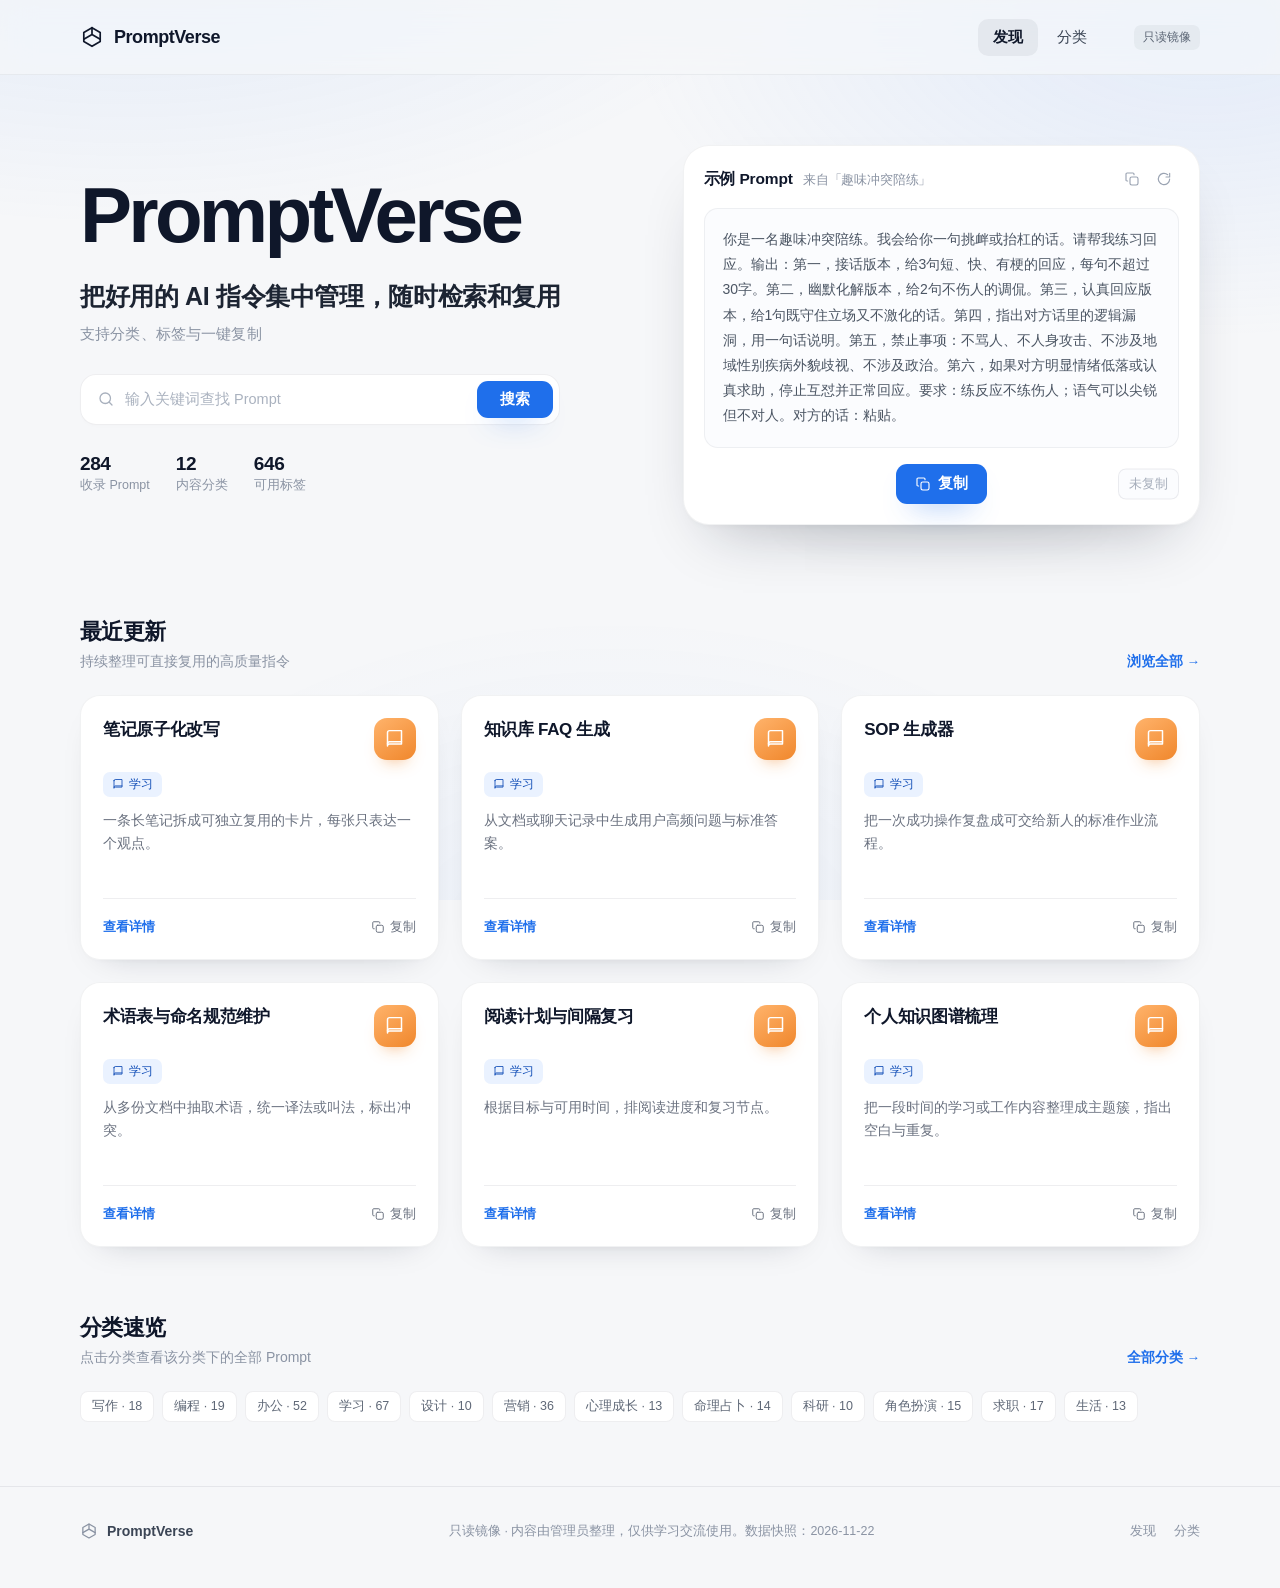
==== index.html @ bb487164 "Initial GitHub Pages snapshot: 284 published prompts" ====
<!DOCTYPE html>
<html lang="zh-CN">
<head>
  <meta charset="UTF-8" />
  <meta name="viewport" content="width=device-width, initial-scale=1" />
  <title>PromptVerse ｜ 只读镜像</title>
  <meta name="description" content="PromptVerse 只读镜像：收录优质 AI 提示词，支持分类、标签检索与一键复制。" />
  <meta name="theme-color" content="#f6f7f9" />
  <link rel="icon" href="data:image/svg+xml,%3Csvg xmlns='http://www.w3.org/2000/svg' viewBox='0 0 32 32'%3E%3Crect width='32' height='32' rx='9' fill='%231f6feb'/%3E%3Cpath d='M16 7l7.5 4.3v9.4L16 25l-7.5-4.3v-9.4L16 7z' fill='none' stroke='white' stroke-width='1.8' stroke-linejoin='round'/%3E%3Cpath d='M16 7v6.6M16 13.6l7.5 4.3M16 13.6l-7.5 4.3' fill='none' stroke='white' stroke-width='1.8' stroke-linejoin='round'/%3E%3C/svg%3E" />
  <link rel="stylesheet" href="assets/styles.css" />
</head>
<body>
  <div id="app"></div>
  <div id="toast-root" class="toast-root" aria-live="polite"></div>
  <div id="modal-root"></div>

  <!-- 纯静态只读版：数据内置于 data/prompts.js，不依赖 Node 服务与 /api -->
  <script src="data/prompts.js?v=202611220904"></script>
  <script src="assets/js/static-db.js"></script>
  <script src="assets/js/ui.js"></script>
  <script src="assets/js/static-app.js?v=202611220904"></script>
</body>
</html>
---- assets/styles.css ----
/* ============================================================
   PromptVerse · 全局样式
   规范：浅色极简 / 纯净蓝 / 大圆角 / 柔和阴影 / 充足留白
   ============================================================ */

:root {
  --bg: #f6f7f9;
  --surface: #ffffff;
  --surface-soft: #fafbfd;
  --ink: #0f172a;
  --ink-2: #3b4555;
  --muted: #8a93a3;
  --muted-2: #a6aebb;
  --line: rgba(15, 23, 42, 0.07);
  --line-strong: rgba(15, 23, 42, 0.14);
  --blue: #1f6feb;
  --blue-dark: #1659d1;
  --blue-soft: #eaf2ff;
  --blue-ink: #1450b8;
  --green: #12805c;
  --green-soft: #e7f7f0;
  --red: #c0362c;
  --red-soft: #fdecea;
  --amber: #9a5b00;
  --amber-soft: #fff4e0;
  --radius-xl: 26px;
  --radius-lg: 20px;
  --radius: 14px;
  --radius-sm: 10px;
  --shadow-card: 0 14px 34px -24px rgba(15, 23, 42, 0.28), 0 2px 8px -4px rgba(15, 23, 42, 0.06);
  --shadow-lift: 0 30px 60px -30px rgba(15, 23, 42, 0.3), 0 4px 12px -6px rgba(15, 23, 42, 0.08);
  --shadow-blue: 0 14px 28px -16px rgba(31, 111, 235, 0.8);
  --header-h: 74px;
  --font: -apple-system, BlinkMacSystemFont, "Segoe UI", "PingFang SC", "Hiragino Sans GB",
    "Microsoft YaHei", "Helvetica Neue", Arial, sans-serif;
  --mono: "SFMono-Regular", ui-monospace, "JetBrains Mono", Menlo, Consolas, "Liberation Mono", monospace;
}

*,
*::before,
*::after { box-sizing: border-box; }

html { -webkit-text-size-adjust: 100%; scroll-behavior: smooth; }

body {
  margin: 0;
  font-family: var(--font);
  background: var(--bg);
  color: var(--ink);
  -webkit-font-smoothing: antialiased;
  text-rendering: optimizeLegibility;
}

/* 柔和弥散背景 */
body::before {
  content: "";
  position: fixed;
  inset: 0;
  z-index: -1;
  pointer-events: none;
  background:
    radial-gradient(1100px 540px at 10% -12%, rgba(31, 111, 235, 0.10), transparent 62%),
    radial-gradient(900px 500px at 94% 2%, rgba(120, 170, 255, 0.15), transparent 64%),
    radial-gradient(760px 460px at 48% 104%, rgba(31, 111, 235, 0.055), transparent 70%);
}

h1, h2, h3, h4, p { margin: 0; }
a { color: inherit; }
button { font-family: inherit; }
input, textarea, select { font-family: inherit; }
::selection { background: rgba(31, 111, 235, 0.18); }

/* 滚动条 */
* { scrollbar-width: thin; scrollbar-color: rgba(15, 23, 42, 0.18) transparent; }
*::-webkit-scrollbar { width: 8px; height: 8px; }
*::-webkit-scrollbar-thumb { background: rgba(15, 23, 42, 0.16); border-radius: 99px; }
*::-webkit-scrollbar-track { background: transparent; }

.container { width: min(1120px, calc(100% - 48px)); margin: 0 auto; }
.container-wide { width: min(1240px, calc(100% - 48px)); margin: 0 auto; }

/* ============================ 顶部导航 ============================ */
.site-header {
  position: sticky;
  top: 0;
  z-index: 40;
  background: rgba(246, 247, 249, 0.72);
  backdrop-filter: saturate(170%) blur(16px);
  -webkit-backdrop-filter: saturate(170%) blur(16px);
  border-bottom: 1px solid rgba(15, 23, 42, 0.05);
}
.header-inner {
  height: var(--header-h);
  display: flex;
  align-items: center;
  justify-content: space-between;
  gap: 20px;
}
.brand {
  display: inline-flex;
  align-items: center;
  gap: 10px;
  font-size: 18px;
  font-weight: 700;
  letter-spacing: -0.025em;
  text-decoration: none;
  color: var(--ink);
  flex-shrink: 0;
}
.brand svg { width: 24px; height: 24px; }
.nav { display: flex; align-items: center; gap: 4px; margin-left: auto; }
.nav a {
  padding: 9px 15px;
  border-radius: 10px;
  font-size: 14.5px;
  font-weight: 500;
  color: var(--ink-2);
  text-decoration: none;
  transition: background 0.18s ease, color 0.18s ease;
}
.nav a:hover { background: rgba(15, 23, 42, 0.05); color: var(--ink); }
.nav a.active { color: var(--ink); background: rgba(15, 23, 42, 0.055); font-weight: 600; }
.header-cta { margin-left: 10px; }

/* ============================ 按钮 ============================ */
.btn {
  display: inline-flex;
  align-items: center;
  justify-content: center;
  gap: 7px;
  padding: 11px 18px;
  border: 1px solid transparent;
  border-radius: 11px;
  background: transparent;
  color: var(--ink);
  font-size: 14.5px;
  font-weight: 600;
  line-height: 1;
  text-decoration: none;
  cursor: pointer;
  user-select: none;
  transition: background 0.18s ease, border-color 0.18s ease, box-shadow 0.18s ease, transform 0.18s ease, color 0.18s ease;
}
.btn svg { width: 16px; height: 16px; flex-shrink: 0; }
.btn-primary { background: var(--blue); color: #fff; box-shadow: var(--shadow-blue); }
.btn-primary:hover { background: var(--blue-dark); transform: translateY(-1px); }
.btn-primary:active { transform: translateY(0); }
.btn-ghost { background: #fff; border-color: var(--line); color: var(--ink-2); }
.btn-ghost:hover { border-color: var(--line-strong); color: var(--ink); box-shadow: 0 6px 16px -12px rgba(15, 23, 42, 0.5); }
.btn-quiet { background: transparent; color: var(--ink-2); }
.btn-quiet:hover { background: rgba(15, 23, 42, 0.05); color: var(--ink); }
.btn-danger { background: #fff; border-color: rgba(192, 54, 44, 0.22); color: var(--red); }
.btn-danger:hover { background: var(--red-soft); border-color: rgba(192, 54, 44, 0.35); }
.btn-danger-solid { background: var(--red); color: #fff; }
.btn-danger-solid:hover { background: #a52d24; }
.btn-sm { padding: 8px 12px; font-size: 13px; border-radius: 9px; }
.btn-sm svg { width: 14px; height: 14px; }
.btn-block { width: 100%; }
.btn[disabled] { opacity: 0.5; cursor: not-allowed; transform: none !important; box-shadow: none; }
.btn.is-copied { background: var(--green-soft); border-color: rgba(18, 128, 92, 0.22); color: var(--green); box-shadow: none; }
.btn-primary.is-copied { background: var(--green); color: #fff; border-color: transparent; }

.icon-btn {
  display: inline-flex;
  align-items: center;
  justify-content: center;
  width: 30px;
  height: 30px;
  border: none;
  border-radius: 8px;
  background: transparent;
  color: #9aa3b2;
  cursor: pointer;
  transition: background 0.16s ease, color 0.16s ease;
}
.icon-btn:hover { background: rgba(15, 23, 42, 0.055); color: var(--ink); }
.icon-btn svg { width: 16px; height: 16px; }

/* ============================ 首页 Hero ============================ */
.hero {
  display: grid;
  grid-template-columns: 1.02fr 0.98fr;
  align-items: center;
  gap: 64px;
  padding: 70px 0 84px;
}
.hero-title {
  font-size: clamp(46px, 6.2vw, 78px);
  font-weight: 800;
  letter-spacing: -0.048em;
  line-height: 1.02;
  margin-bottom: 22px;
}
.hero-sub {
  font-size: clamp(18px, 2.1vw, 25px);
  font-weight: 700;
  letter-spacing: -0.015em;
  line-height: 1.5;
  color: #1c2432;
}
.hero-note { margin-top: 10px; font-size: 14.5px; color: var(--muted); letter-spacing: 0.01em; }
.search-form {
  margin-top: 30px;
  display: flex;
  align-items: center;
  gap: 6px;
  padding: 6px;
  max-width: 480px;
  background: var(--surface);
  border: 1px solid var(--line);
  border-radius: 16px;
  box-shadow: 0 18px 36px -28px rgba(15, 23, 42, 0.5), 0 2px 6px -4px rgba(15, 23, 42, 0.05);
  transition: box-shadow 0.2s ease, border-color 0.2s ease;
}
.search-form:focus-within { border-color: rgba(31, 111, 235, 0.4); box-shadow: 0 0 0 4px rgba(31, 111, 235, 0.08), 0 18px 36px -28px rgba(15, 23, 42, 0.5); }
.search-form .search-icon { width: 18px; height: 18px; margin-left: 10px; color: #a8b0bd; flex-shrink: 0; }
.search-form input {
  flex: 1;
  min-width: 0;
  border: none;
  outline: none;
  background: transparent;
  padding: 9px 4px;
  font-size: 14.5px;
  color: var(--ink);
}
.search-form input::placeholder { color: #aab2bf; }
.search-form .btn { border-radius: 11px; padding: 10px 22px; }

.hero-stats { display: flex; gap: 26px; margin-top: 28px; }
.hero-stat b { display: block; font-size: 19px; letter-spacing: -0.02em; }
.hero-stat span { font-size: 12.5px; color: var(--muted); }

/* 示例卡片 */
.demo-card {
  position: relative;
  background: var(--surface);
  border: 1px solid rgba(15, 23, 42, 0.055);
  border-radius: var(--radius-xl);
  box-shadow: var(--shadow-lift);
  padding: 18px 20px 20px;
}
.demo-card::after {
  content: "";
  position: absolute;
  inset: auto 18% -18px;
  height: 40px;
  border-radius: 50%;
  background: rgba(15, 23, 42, 0.06);
  filter: blur(22px);
  z-index: -1;
}
.demo-head { display: flex; align-items: center; justify-content: space-between; gap: 12px; }
.demo-head h3 { font-size: 15.5px; font-weight: 700; letter-spacing: -0.01em; }
.demo-head h3 span { color: var(--muted); font-weight: 500; font-size: 13px; margin-left: 6px; }
.demo-tools { display: flex; gap: 2px; }
.demo-body {
  margin-top: 14px;
  padding: 18px 18px;
  min-height: 150px;
  background: #fbfcfe;
  border: 1px solid rgba(15, 23, 42, 0.055);
  border-radius: var(--radius);
  font-size: 14px;
  line-height: 1.8;
  color: #4b5563;
  white-space: pre-wrap;
  overflow: auto;
  max-height: 244px;
}
.demo-foot {
  position: relative;
  display: flex;
  align-items: center;
  justify-content: center;
  gap: 14px;
  margin-top: 16px;
  min-height: 38px;
}
.demo-copied {
  position: absolute;
  right: 0;
  top: 50%;
  transform: translateY(-50%);
  font-size: 12.5px;
  color: var(--muted-2);
  border: 1px solid var(--line);
  border-radius: 8px;
  padding: 6px 10px;
  background: #fbfcfe;
  transition: color 0.2s ease, border-color 0.2s ease, background 0.2s ease;
}
.demo-copied.is-on { color: var(--green); border-color: rgba(18, 128, 92, 0.28); background: var(--green-soft); }

/* ============================ 区块标题 ============================ */
.section { padding: 8px 0 24px; }
.section-head { display: flex; align-items: flex-end; justify-content: space-between; gap: 20px; margin-bottom: 24px; }
.section-head h2 { font-size: 22px; font-weight: 700; letter-spacing: -0.025em; }
.section-head p { margin-top: 6px; font-size: 14px; color: var(--muted); }
.section-head a { font-size: 13.5px; color: var(--blue); text-decoration: none; font-weight: 600; white-space: nowrap; }
.section-head a:hover { color: var(--blue-dark); }

/* ============================ Prompt 卡片 ============================ */
.card-grid { display: grid; grid-template-columns: repeat(3, minmax(0, 1fr)); gap: 22px; }
.card-grid.cols-2 { grid-template-columns: repeat(2, minmax(0, 1fr)); }

.p-card {
  display: flex;
  flex-direction: column;
  background: var(--surface);
  border: 1px solid rgba(15, 23, 42, 0.055);
  border-radius: var(--radius-lg);
  padding: 22px 22px 18px;
  box-shadow: var(--shadow-card);
  transition: transform 0.22s ease, box-shadow 0.22s ease, border-color 0.22s ease;
}
.p-card:hover { transform: translateY(-4px); box-shadow: var(--shadow-lift); border-color: rgba(15, 23, 42, 0.09); }
.p-card-top { display: flex; align-items: flex-start; justify-content: space-between; gap: 14px; }
.p-card h3 { font-size: 17px; font-weight: 700; letter-spacing: -0.02em; line-height: 1.4; }
.p-card h3 a { text-decoration: none; color: var(--ink); }
.p-card h3 a:hover { color: var(--blue); }
.p-icon {
  width: 42px;
  height: 42px;
  border-radius: 13px;
  display: inline-flex;
  align-items: center;
  justify-content: center;
  flex-shrink: 0;
  color: #fff;
  background: linear-gradient(145deg, #4d95ff, #1f6feb);
  box-shadow: 0 10px 18px -12px rgba(31, 111, 235, 0.9);
}
.p-icon svg { width: 21px; height: 21px; }
.p-icon.tone-2 { background: linear-gradient(145deg, #63c8a4, #15a37a); box-shadow: 0 10px 18px -12px rgba(21, 163, 122, 0.9); }
.p-icon.tone-3 { background: linear-gradient(145deg, #8f9dff, #5a6bf0); box-shadow: 0 10px 18px -12px rgba(90, 107, 240, 0.9); }
.p-icon.tone-4 { background: linear-gradient(145deg, #ffb36b, #f0872c); box-shadow: 0 10px 18px -12px rgba(240, 135, 44, 0.9); }
.p-icon.tone-5 { background: linear-gradient(145deg, #f195c1, #e0559a); box-shadow: 0 10px 18px -12px rgba(224, 85, 154, 0.9); }
.p-icon.tone-6 { background: linear-gradient(145deg, #7ecbff, #1c9dd8); box-shadow: 0 10px 18px -12px rgba(28, 157, 216, 0.9); }

.p-meta { display: flex; flex-wrap: wrap; gap: 6px; margin-top: 12px; }
.chip {
  display: inline-flex;
  align-items: center;
  gap: 5px;
  padding: 4px 9px;
  border-radius: 7px;
  background: rgba(15, 23, 42, 0.045);
  color: #5a6474;
  font-size: 12px;
  font-weight: 500;
  white-space: nowrap;
}
.chip svg { width: 12px; height: 12px; }
.chip.cat { background: var(--blue-soft); color: var(--blue-ink); }
.chip.model { background: #f3f4f7; color: #6b7280; }
.p-desc {
  margin-top: 12px;
  font-size: 13.5px;
  line-height: 1.75;
  color: #6b7280;
  display: -webkit-box;
  -webkit-line-clamp: 3;
  -webkit-box-orient: vertical;
  overflow: hidden;
  min-height: 71px;
}
.p-card-foot {
  display: flex;
  align-items: center;
  justify-content: space-between;
  gap: 12px;
  margin-top: 18px;
  padding-top: 14px;
  border-top: 1px solid var(--line);
}
.link-more { font-size: 13px; font-weight: 600; color: var(--blue); text-decoration: none; }
.link-more:hover { color: var(--blue-dark); }
.copy-link {
  display: inline-flex;
  align-items: center;
  gap: 5px;
  padding: 5px 8px;
  margin-right: -8px;
  border: none;
  border-radius: 8px;
  background: transparent;
  color: #6b7280;
  font-size: 13px;
  font-weight: 500;
  cursor: pointer;
  transition: background 0.16s ease, color 0.16s ease;
}
.copy-link:hover { background: rgba(31, 111, 235, 0.07); color: var(--blue); }
.copy-link svg { width: 14px; height: 14px; }
.copy-link.is-copied { color: var(--green); background: var(--green-soft); }

/* ============================ 分类页 ============================ */
.page-head { padding: 44px 0 26px; }
.page-head h1 { font-size: clamp(28px, 3.4vw, 38px); font-weight: 800; letter-spacing: -0.035em; }
.page-head p { margin-top: 10px; font-size: 14.5px; color: var(--muted); }
.catalog-layout { display: grid; grid-template-columns: 236px minmax(0, 1fr); gap: 32px; align-items: start; padding-bottom: 60px; }

.sidebar {
  position: sticky;
  top: calc(var(--header-h) + 20px);
  background: var(--surface);
  border: 1px solid rgba(15, 23, 42, 0.055);
  border-radius: var(--radius-lg);
  padding: 14px;
  box-shadow: var(--shadow-card);
}
.sidebar h2 { font-size: 12px; letter-spacing: 0.09em; text-transform: uppercase; color: var(--muted-2); padding: 6px 12px 10px; font-weight: 600; }
.side-item {
  display: flex;
  align-items: center;
  gap: 10px;
  width: 100%;
  padding: 10px 12px;
  border: none;
  border-radius: 10px;
  background: transparent;
  color: var(--ink-2);
  font-size: 14px;
  text-align: left;
  cursor: pointer;
  transition: background 0.16s ease, color 0.16s ease;
}
.side-item svg { width: 16px; height: 16px; color: #98a1b0; flex-shrink: 0; }
.side-item span.label { flex: 1; }
.side-item .count { font-size: 11.5px; color: var(--muted); background: rgba(15, 23, 42, 0.05); padding: 2px 7px; border-radius: 99px; }
.side-item:hover { background: rgba(15, 23, 42, 0.04); color: var(--ink); }
.side-item.active { background: var(--blue-soft); color: var(--blue-ink); font-weight: 600; }
.side-item.active svg { color: var(--blue); }
.side-item.active .count { background: rgba(31, 111, 235, 0.14); color: var(--blue-ink); }

.filter-bar {
  background: var(--surface);
  border: 1px solid rgba(15, 23, 42, 0.055);
  border-radius: var(--radius-lg);
  padding: 18px;
  box-shadow: var(--shadow-card);
  margin-bottom: 22px;
}
.filter-row { display: flex; align-items: center; gap: 12px; flex-wrap: wrap; }
.filter-row + .filter-row { margin-top: 14px; padding-top: 14px; border-top: 1px solid var(--line); }
.filter-label { font-size: 12.5px; color: var(--muted); font-weight: 600; letter-spacing: 0.02em; }
.search-inline {
  display: flex;
  align-items: center;
  gap: 8px;
  flex: 1;
  min-width: 220px;
  padding: 9px 13px;
  background: #fbfcfe;
  border: 1px solid var(--line);
  border-radius: 11px;
  transition: border-color 0.18s ease, box-shadow 0.18s ease;
}
.search-inline:focus-within { border-color: rgba(31, 111, 235, 0.42); box-shadow: 0 0 0 3px rgba(31, 111, 235, 0.07); background: #fff; }
.search-inline svg { width: 16px; height: 16px; color: #a3abb8; flex-shrink: 0; }
.search-inline input { flex: 1; min-width: 0; border: none; outline: none; background: transparent; font-size: 14px; }
.tag-filters { display: flex; flex-wrap: wrap; gap: 8px; }
.tag-btn {
  padding: 6px 11px;
  border-radius: 8px;
  border: 1px solid var(--line);
  background: #fff;
  color: #5f6877;
  font-size: 12.5px;
  cursor: pointer;
  transition: all 0.16s ease;
}
.tag-btn:hover { border-color: rgba(31, 111, 235, 0.35); color: var(--blue); }
.tag-btn.active { background: var(--blue); border-color: var(--blue); color: #fff; box-shadow: 0 6px 14px -10px rgba(31, 111, 235, 0.9); }
.result-bar { display: flex; align-items: center; justify-content: space-between; gap: 16px; margin-bottom: 18px; }
.result-bar p { font-size: 13.5px; color: var(--muted); }
.result-bar p b { color: var(--ink); }
.result-bar .clear { font-size: 13px; color: var(--blue); background: none; border: none; cursor: pointer; font-weight: 600; padding: 4px; }

/* ============================ 分页 ============================ */
.pagination { display: flex; align-items: center; justify-content: center; gap: 8px; margin-top: 38px; }
.page-btn {
  min-width: 38px;
  height: 38px;
  padding: 0 12px;
  border-radius: 10px;
  border: 1px solid var(--line);
  background: #fff;
  color: var(--ink-2);
  font-size: 13.5px;
  font-weight: 500;
  cursor: pointer;
  display: inline-flex;
  align-items: center;
  justify-content: center;
  transition: all 0.16s ease;
}
.page-btn svg { width: 15px; height: 15px; }
.page-btn:hover:not([disabled]) { border-color: rgba(31, 111, 235, 0.35); color: var(--blue); }
.page-btn.active { background: var(--blue); border-color: var(--blue); color: #fff; font-weight: 600; box-shadow: 0 8px 16px -12px rgba(31, 111, 235, 0.9); }
.page-btn[disabled] { opacity: 0.4; cursor: not-allowed; }
.page-ellipsis { color: var(--muted-2); padding: 0 2px; font-size: 13px; }

/* ============================ 空状态 ============================ */
.empty-state {
  background: var(--surface);
  border: 1px dashed rgba(15, 23, 42, 0.12);
  border-radius: var(--radius-lg);
  padding: 64px 24px;
  text-align: center;
  color: var(--muted);
}
.empty-state .empty-icon {
  width: 56px;
  height: 56px;
  margin: 0 auto 16px;
  border-radius: 16px;
  background: var(--blue-soft);
  color: var(--blue);
  display: flex;
  align-items: center;
  justify-content: center;
}
.empty-state .empty-icon svg { width: 26px; height: 26px; }
.empty-state h3 { font-size: 16px; color: var(--ink); margin-bottom: 8px; }
.empty-state p { font-size: 13.5px; margin-bottom: 20px; }
.empty-state .btn { margin: 0 auto; }

/* ============================ 详情页 ============================ */
.detail-wrap { padding: 34px 0 70px; }
.breadcrumb { display: flex; align-items: center; gap: 8px; font-size: 13px; color: var(--muted); margin-bottom: 26px; flex-wrap: wrap; }
.breadcrumb a { color: var(--muted); text-decoration: none; }
.breadcrumb a:hover { color: var(--blue); }
.breadcrumb svg { width: 13px; height: 13px; color: #c1c7d1; }
.detail-layout { display: grid; grid-template-columns: minmax(0, 1fr) 292px; gap: 34px; align-items: start; }
.detail-main { min-width: 0; }
.detail-head h1 { font-size: clamp(28px, 3.6vw, 40px); font-weight: 800; letter-spacing: -0.035em; line-height: 1.25; }
.detail-meta { display: flex; flex-wrap: wrap; align-items: center; gap: 8px; margin-top: 16px; }
.detail-desc { margin-top: 18px; font-size: 15px; line-height: 1.85; color: #5b6472; max-width: 760px; }
.prompt-block {
  margin-top: 26px;
  background: var(--surface);
  border: 1px solid rgba(15, 23, 42, 0.065);
  border-radius: var(--radius-lg);
  box-shadow: var(--shadow-card);
  overflow: hidden;
}
.prompt-block-head {
  display: flex;
  align-items: center;
  justify-content: space-between;
  gap: 14px;
  padding: 14px 18px;
  border-bottom: 1px solid var(--line);
  background: #fcfdff;
}
.prompt-block-head h2 { font-size: 13px; font-weight: 600; color: var(--muted); letter-spacing: 0.03em; }
.prompt-code {
  margin: 0;
  padding: 22px 20px 26px;
  font-family: var(--mono);
  font-size: 13.5px;
  line-height: 1.85;
  color: #253044;
  white-space: pre-wrap;
  word-break: break-word;
  overflow: auto;
  max-height: 620px;
  tab-size: 2;
}
.detail-aside { position: sticky; top: calc(var(--header-h) + 20px); display: flex; flex-direction: column; gap: 16px; }
.aside-card { background: var(--surface); border: 1px solid rgba(15, 23, 42, 0.055); border-radius: var(--radius-lg); padding: 20px; box-shadow: var(--shadow-card); }
.aside-card h3 { font-size: 13px; color: var(--muted); font-weight: 600; letter-spacing: 0.04em; margin-bottom: 14px; }
.aside-rows { display: flex; flex-direction: column; gap: 13px; }
.aside-row { display: flex; align-items: flex-start; justify-content: space-between; gap: 14px; font-size: 13.5px; }
.aside-row .k { color: var(--muted); flex-shrink: 0; }
.aside-row .v { color: var(--ink); text-align: right; font-weight: 500; }
.aside-tags { display: flex; flex-wrap: wrap; gap: 6px; justify-content: flex-end; }
.aside-tags .chip { cursor: pointer; transition: background 0.16s ease, color 0.16s ease; }
.aside-tags .chip:hover { background: var(--blue-soft); color: var(--blue-ink); }
.aside-tip { font-size: 12.5px; color: var(--muted); line-height: 1.75; }

.related { margin-top: 56px; padding-top: 34px; border-top: 1px solid var(--line); }
.related h2 { font-size: 19px; font-weight: 700; letter-spacing: -0.02em; margin-bottom: 20px; }

/* ============================ 404 ============================ */
.notfound { min-height: calc(100vh - var(--header-h) - 140px); display: flex; align-items: center; justify-content: center; padding: 60px 0; }
.notfound-inner { text-align: center; max-width: 460px; }
.notfound .code {
  font-size: clamp(86px, 16vw, 140px);
  font-weight: 800;
  letter-spacing: -0.06em;
  line-height: 1;
  background: linear-gradient(140deg, #1f6feb, #8fbaff);
  -webkit-background-clip: text;
  background-clip: text;
  color: transparent;
}
.notfound h1 { font-size: 22px; margin-top: 14px; letter-spacing: -0.02em; }
.notfound p { margin-top: 12px; color: var(--muted); font-size: 14px; line-height: 1.8; }
.notfound-actions { display: flex; justify-content: center; gap: 12px; margin-top: 28px; flex-wrap: wrap; }

/* ============================ 页脚 ============================ */
.site-footer { border-top: 1px solid var(--line); margin-top: 40px; padding: 34px 0 46px; }
.footer-inner { display: flex; align-items: center; justify-content: space-between; gap: 20px; flex-wrap: wrap; }
.footer-brand { display: flex; align-items: center; gap: 9px; font-weight: 600; font-size: 14px; color: var(--ink-2); }
.footer-brand svg { width: 18px; height: 18px; color: var(--muted); }
.footer-note { font-size: 12.5px; color: var(--muted); line-height: 1.7; }
.footer-links { display: flex; gap: 18px; font-size: 12.5px; color: var(--muted); }
.footer-links a { text-decoration: none; }
.footer-links a:hover { color: var(--ink); }

/* ============================ Toast ============================ */
.toast-root {
  position: fixed;
  left: 50%;
  bottom: 34px;
  transform: translateX(-50%);
  z-index: 90;
  display: flex;
  flex-direction: column;
  align-items: center;
  gap: 10px;
  pointer-events: none;
}
.toast {
  display: inline-flex;
  align-items: center;
  gap: 9px;
  padding: 11px 17px;
  border-radius: 11px;
  background: #101828;
  color: #fff;
  font-size: 13.5px;
  font-weight: 500;
  box-shadow: 0 20px 44px -20px rgba(16, 24, 40, 0.65);
  animation: toast-in 0.22s cubic-bezier(0.2, 0.9, 0.3, 1);
  max-width: min(560px, calc(100vw - 40px));
}
.toast svg { width: 15px; height: 15px; flex-shrink: 0; }
.toast.success svg { color: #6ee7b7; }
.toast.error svg { color: #fca5a5; }
.toast.leaving { animation: toast-out 0.2s ease forwards; }
@keyframes toast-in { from { opacity: 0; transform: translateY(10px) scale(0.97); } to { opacity: 1; transform: none; } }
@keyframes toast-out { to { opacity: 0; transform: translateY(6px) scale(0.98); } }

/* ============================ 弹窗 ============================ */
.modal-mask {
  position: fixed;
  inset: 0;
  z-index: 80;
  background: rgba(15, 23, 42, 0.32);
  backdrop-filter: blur(4px);
  display: flex;
  align-items: center;
  justify-content: center;
  padding: 24px;
  animation: fade-in 0.18s ease;
}
.modal {
  width: min(440px, 100%);
  background: #fff;
  border-radius: 20px;
  padding: 26px;
  box-shadow: 0 40px 80px -30px rgba(15, 23, 42, 0.5);
  animation: pop-in 0.22s cubic-bezier(0.2, 0.9, 0.3, 1);
}
.modal h3 { font-size: 17px; letter-spacing: -0.02em; }
.modal p { margin-top: 10px; font-size: 13.5px; color: var(--muted); line-height: 1.75; }
.modal-actions { display: flex; justify-content: flex-end; gap: 10px; margin-top: 24px; }
@keyframes fade-in { from { opacity: 0; } }
@keyframes pop-in { from { opacity: 0; transform: translateY(8px) scale(0.98); } }

/* ============================ 后台：登录 ============================ */
.auth-page { min-height: calc(100vh - var(--header-h)); display: flex; align-items: center; justify-content: center; padding: 50px 24px; }
.auth-card {
  width: min(420px, 100%);
  background: #fff;
  border: 1px solid rgba(15, 23, 42, 0.06);
  border-radius: var(--radius-xl);
  padding: 34px;
  box-shadow: var(--shadow-lift);
}
.auth-badge {
  width: 46px;
  height: 46px;
  border-radius: 14px;
  background: var(--blue-soft);
  color: var(--blue);
  display: flex;
  align-items: center;
  justify-content: center;
  margin-bottom: 20px;
}
.auth-badge svg { width: 22px; height: 22px; }
.auth-card h1 { font-size: 22px; letter-spacing: -0.03em; }
.auth-card .sub { margin-top: 8px; font-size: 13.5px; color: var(--muted); line-height: 1.7; }
.auth-card form { margin-top: 26px; }
.field { margin-bottom: 16px; }
.field label { display: block; font-size: 12.5px; font-weight: 600; color: var(--ink-2); margin-bottom: 7px; }
.field label .req { color: var(--red); margin-left: 3px; }
.input, .textarea, .select {
  width: 100%;
  padding: 11px 13px;
  border: 1px solid var(--line-strong);
  border-radius: 11px;
  background: #fff;
  font-size: 14px;
  color: var(--ink);
  outline: none;
  transition: border-color 0.18s ease, box-shadow 0.18s ease;
}
.input:focus, .textarea:focus, .select:focus { border-color: rgba(31, 111, 235, 0.5); box-shadow: 0 0 0 3px rgba(31, 111, 235, 0.09); }
.textarea { resize: vertical; min-height: 96px; line-height: 1.7; }
.textarea.mono { font-family: var(--mono); font-size: 13px; line-height: 1.8; }
.select { appearance: none; background-image: url("data:image/svg+xml,%3Csvg xmlns='http://www.w3.org/2000/svg' width='12' height='12' viewBox='0 0 24 24' fill='none' stroke='%238a93a3' stroke-width='2.2' stroke-linecap='round' stroke-linejoin='round'%3E%3Cpath d='M6 9l6 6 6-6'/%3E%3C/svg%3E"); background-repeat: no-repeat; background-position: right 13px center; padding-right: 34px; }
.form-hint { margin-top: 7px; font-size: 12px; color: var(--muted); }
.form-error { margin-top: 7px; font-size: 12.5px; color: var(--red); }
.auth-error {
  display: none;
  margin-top: 12px;
  padding: 10px 12px;
  border-radius: 10px;
  background: var(--red-soft);
  color: var(--red);
  font-size: 12.5px;
  line-height: 1.6;
}
.auth-error.show { display: block; }
.auth-foot { margin-top: 22px; font-size: 12px; color: var(--muted-2); line-height: 1.8; text-align: center; }

/* ============================ 后台：框架 ============================ */
.admin-header { background: rgba(255, 255, 255, 0.82); }
.admin-header .nav a:hover { background: rgba(15, 23, 42, 0.045); }
.admin-pill { font-size: 11.5px; font-weight: 600; color: var(--blue-ink); background: var(--blue-soft); border-radius: 6px; padding: 3px 7px; margin-left: 8px; }
.admin-main { padding: 32px 0 64px; }
.admin-top { display: flex; align-items: flex-end; justify-content: space-between; gap: 20px; flex-wrap: wrap; margin-bottom: 24px; }
.admin-top h1 { font-size: clamp(24px, 2.8vw, 30px); letter-spacing: -0.035em; }
.admin-top p { margin-top: 8px; font-size: 13.5px; color: var(--muted); }
.admin-actions { display: flex; gap: 10px; flex-wrap: wrap; }
.admin-tabs { display: flex; gap: 4px; padding: 4px; background: rgba(15, 23, 42, 0.045); border-radius: 12px; width: fit-content; margin-bottom: 22px; }
.admin-tabs a { padding: 8px 14px; font-size: 13px; color: var(--ink-2); text-decoration: none; border-radius: 9px; font-weight: 500; }
.admin-tabs a.active { background: #fff; color: var(--ink); box-shadow: 0 2px 6px -3px rgba(15, 23, 42, 0.2); font-weight: 600; }

.panel {
  background: #fff;
  border: 1px solid rgba(15, 23, 42, 0.06);
  border-radius: var(--radius-lg);
  box-shadow: var(--shadow-card);
  overflow: hidden;
}
.panel-toolbar { padding: 16px; display: flex; align-items: center; gap: 10px; flex-wrap: wrap; border-bottom: 1px solid var(--line); background: #fcfdff; }
.panel-toolbar .search-inline { max-width: 280px; flex: 0 1 280px; }
.panel-toolbar .select { width: auto; min-width: 120px; padding-top: 9px; padding-bottom: 9px; font-size: 13px; }
.panel-toolbar .spacer { flex: 1; }

.table-wrap { overflow-x: auto; }
table.data { width: 100%; border-collapse: collapse; font-size: 13.5px; min-width: 980px; }
table.data th {
  text-align: left;
  font-size: 12px;
  font-weight: 600;
  color: var(--muted);
  letter-spacing: 0.03em;
  padding: 12px 16px;
  background: #fcfdff;
  border-bottom: 1px solid var(--line);
  white-space: nowrap;
}
table.data td { padding: 14px 16px; border-bottom: 1px solid var(--line); vertical-align: middle; color: var(--ink-2); }
table.data tr:last-child td { border-bottom: none; }
table.data tbody tr:hover { background: #fbfcff; }
table.data .cell-title { font-weight: 600; color: var(--ink); max-width: 250px; overflow: hidden; text-overflow: ellipsis; white-space: nowrap; }
table.data .cell-cat { white-space: nowrap; }
table.data .cell-tags { display: flex; gap: 5px; flex-wrap: wrap; max-width: 190px; }
table.data .cell-time { color: var(--muted); font-size: 12.5px; white-space: nowrap; }
table.data .cell-ops { display: flex; gap: 4px; white-space: nowrap; }
.row-link { color: var(--blue); text-decoration: none; font-weight: 500; }
.row-link:hover { text-decoration: underline; }

.status-pill { display: inline-flex; align-items: center; gap: 6px; font-size: 12px; font-weight: 500; padding: 4px 9px; border-radius: 99px; white-space: nowrap; }
.status-pill::before { content: ""; width: 6px; height: 6px; border-radius: 50%; background: currentColor; }
.status-pill.published { background: var(--green-soft); color: var(--green); }
.status-pill.draft { background: var(--amber-soft); color: var(--amber); }

.panel-empty { padding: 60px 24px; text-align: center; color: var(--muted); font-size: 13.5px; }
.panel-foot { display: flex; align-items: center; justify-content: space-between; gap: 14px; padding: 14px 16px; border-top: 1px solid var(--line); font-size: 12.5px; color: var(--muted); flex-wrap: wrap; }
.panel-foot .pagination { margin-top: 0; }

/* ============================ 后台：编辑器 ============================ */
.editor-layout { display: grid; grid-template-columns: minmax(0, 1fr) 420px; gap: 26px; align-items: start; }
.editor-panel { background: #fff; border: 1px solid rgba(15, 23, 42, 0.06); border-radius: var(--radius-lg); padding: 24px; box-shadow: var(--shadow-card); }
.editor-panel h2 { font-size: 15px; margin-bottom: 20px; letter-spacing: -0.01em; }
.form-row { display: grid; grid-template-columns: 1fr 1fr; gap: 14px; }
.checkbox-group { display: flex; flex-wrap: wrap; gap: 8px; }
.checkbox-chip {
  display: inline-flex;
  align-items: center;
  gap: 7px;
  padding: 8px 12px;
  border: 1px solid var(--line-strong);
  border-radius: 9px;
  font-size: 13px;
  color: var(--ink-2);
  cursor: pointer;
  background: #fff;
  user-select: none;
  transition: all 0.16s ease;
}
.checkbox-chip input { accent-color: var(--blue); margin: 0; }
.checkbox-chip:has(input:checked) { border-color: rgba(31, 111, 235, 0.5); background: var(--blue-soft); color: var(--blue-ink); font-weight: 500; }

.tag-editor {
  display: flex;
  flex-wrap: wrap;
  gap: 7px;
  padding: 8px;
  min-height: 46px;
  border: 1px solid var(--line-strong);
  border-radius: 11px;
  background: #fff;
  cursor: text;
}
.tag-editor:focus-within { border-color: rgba(31, 111, 235, 0.5); box-shadow: 0 0 0 3px rgba(31, 111, 235, 0.09); }
.tag-editor input { flex: 1; min-width: 120px; border: none; outline: none; font-size: 13.5px; padding: 6px; background: transparent; }
.tag-pill { display: inline-flex; align-items: center; gap: 5px; padding: 5px 8px; border-radius: 7px; background: var(--blue-soft); color: var(--blue-ink); font-size: 12.5px; font-weight: 500; }
.tag-pill button { border: none; background: transparent; color: inherit; cursor: pointer; display: inline-flex; padding: 0; opacity: 0.65; }
.tag-pill button:hover { opacity: 1; }
.tag-pill svg { width: 12px; height: 12px; }

.editor-footer { display: flex; align-items: center; justify-content: flex-end; gap: 10px; margin-top: 22px; padding-top: 20px; border-top: 1px solid var(--line); flex-wrap: wrap; }
.editor-preview { position: sticky; top: calc(var(--header-h) + 20px); }
.preview-box {
  background: #fff;
  border: 1px solid rgba(15, 23, 42, 0.06);
  border-radius: var(--radius-lg);
  box-shadow: var(--shadow-card);
  overflow: hidden;
}
.preview-head { display: flex; align-items: center; justify-content: space-between; padding: 12px 16px; border-bottom: 1px solid var(--line); background: #fcfdff; }
.preview-head span { font-size: 12px; color: var(--muted); font-weight: 600; letter-spacing: 0.04em; }
.preview-body { padding: 20px; }
.preview-body h1 { font-size: 22px; letter-spacing: -0.03em; line-height: 1.35; }
.preview-body .detail-meta { margin-top: 12px; }
.preview-body .detail-desc { margin-top: 12px; font-size: 13.5px; }
.preview-code {
  margin: 14px 0 0;
  background: #fbfcfe;
  border: 1px solid var(--line);
  border-radius: 12px;
  padding: 14px;
  font-family: var(--mono);
  font-size: 12px;
  line-height: 1.8;
  color: #344055;
  white-space: pre-wrap;
  word-break: break-word;
  max-height: 320px;
  overflow: auto;
}
.preview-empty { color: var(--muted-2); font-size: 13px; text-align: center; padding: 30px 0; }

/* ============================ 后台：分类管理 ============================ */
.cat-list { display: flex; flex-direction: column; }
.cat-row { display: flex; align-items: center; gap: 14px; padding: 14px 18px; border-bottom: 1px solid var(--line); }
.cat-row:last-child { border-bottom: none; }
.cat-row .c-icon { width: 34px; height: 34px; border-radius: 10px; background: var(--blue-soft); color: var(--blue); display: flex; align-items: center; justify-content: center; flex-shrink: 0; }
.cat-row .c-icon svg { width: 17px; height: 17px; }
.cat-row .c-name { flex: 1; font-size: 14px; font-weight: 600; }
.cat-row .c-count { font-size: 12.5px; color: var(--muted); }
.cat-row .c-ops { display: flex; gap: 4px; }
.cat-add { display: flex; gap: 10px; padding: 16px 18px; border-top: 1px solid var(--line); background: #fcfdff; }
.cat-add .input { max-width: 240px; }

/* ============================ 响应式 ============================ */
@media (max-width: 1060px) {
  .hero { gap: 40px; padding: 50px 0 62px; }
  .editor-layout { grid-template-columns: minmax(0, 1fr); }
  .editor-preview { position: static; }
  .detail-layout { grid-template-columns: minmax(0, 1fr); }
  .detail-aside { position: static; flex-direction: row; flex-wrap: wrap; }
  .aside-card { flex: 1 1 260px; }
}
@media (max-width: 900px) {
  .hero { grid-template-columns: 1fr; gap: 44px; padding: 40px 0 54px; }
  .demo-card { max-width: 560px; }
  .card-grid { grid-template-columns: repeat(2, minmax(0, 1fr)); }
  .catalog-layout { grid-template-columns: 1fr; gap: 20px; }
  .sidebar { position: static; display: flex; flex-wrap: wrap; gap: 4px; padding: 10px; }
  .sidebar h2 { width: 100%; padding-bottom: 4px; }
  .side-item { width: auto; flex: 0 0 auto; }
  .side-item .count { margin-left: 2px; }
  .admin-header .nav { display: none; }
  .admin-header .admin-pill { display: none; }
  .admin-header .admin-actions { margin-left: auto; }
}
@media (max-width: 640px) {
  :root { --header-h: 64px; }
  .container, .container-wide { width: calc(100% - 32px); }
  .nav { gap: 0; }
  .nav a { padding: 8px 10px; font-size: 13.5px; }
  .header-cta { display: none; }
  .brand { font-size: 16.5px; }
  .hero-title { font-size: 46px; }
  .hero-sub { font-size: 18px; }
  .hero-stats { gap: 20px; }
  .card-grid { grid-template-columns: 1fr; }
  .section-head { align-items: flex-start; }
  .search-form { max-width: none; }
  .demo-copied { position: static; transform: none; }
  .demo-foot { flex-wrap: wrap; }
  .p-desc { min-height: 0; }
  .filter-row { gap: 8px; }
  .page-head { padding-top: 28px; }
  .footer-inner { flex-direction: column; align-items: flex-start; }
  .form-row { grid-template-columns: 1fr; }
  .admin-top { align-items: flex-start; }
  .detail-aside { flex-direction: column; }
  .prompt-code { font-size: 12.5px; padding: 18px 16px 22px; }
  .toast-root { bottom: 20px; }
  .auth-card { padding: 26px; }
}
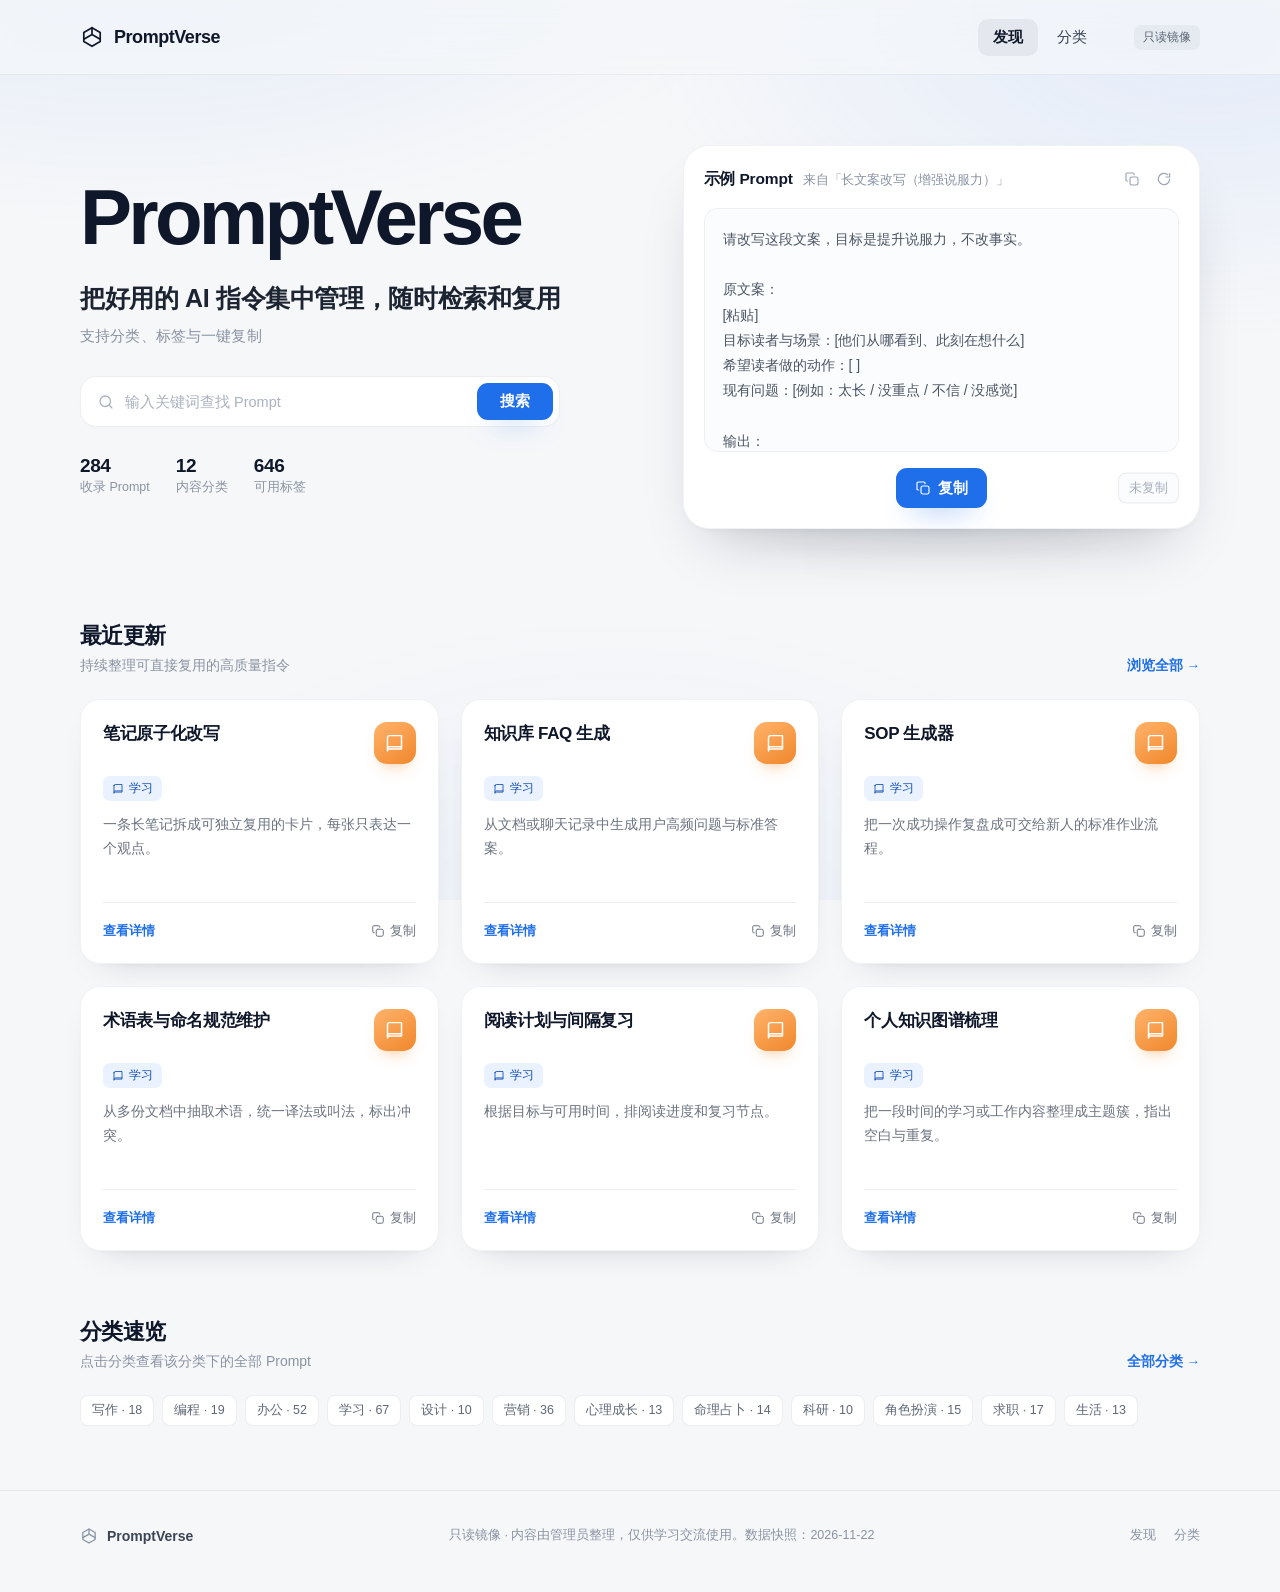
==== commit 7a903652: "Update static snapshot (verify one-command publish)" ====
--- a/index.html
+++ b/index.html
@@ -15,9 +15,9 @@
   <div id="modal-root"></div>
 
   <!-- 纯静态只读版：数据内置于 data/prompts.js，不依赖 Node 服务与 /api -->
-  <script src="data/prompts.js?v=202611220904"></script>
+  <script src="data/prompts.js?v=202611220953"></script>
   <script src="assets/js/static-db.js"></script>
   <script src="assets/js/ui.js"></script>
-  <script src="assets/js/static-app.js?v=202611220904"></script>
+  <script src="assets/js/static-app.js?v=202611220953"></script>
 </body>
 </html>
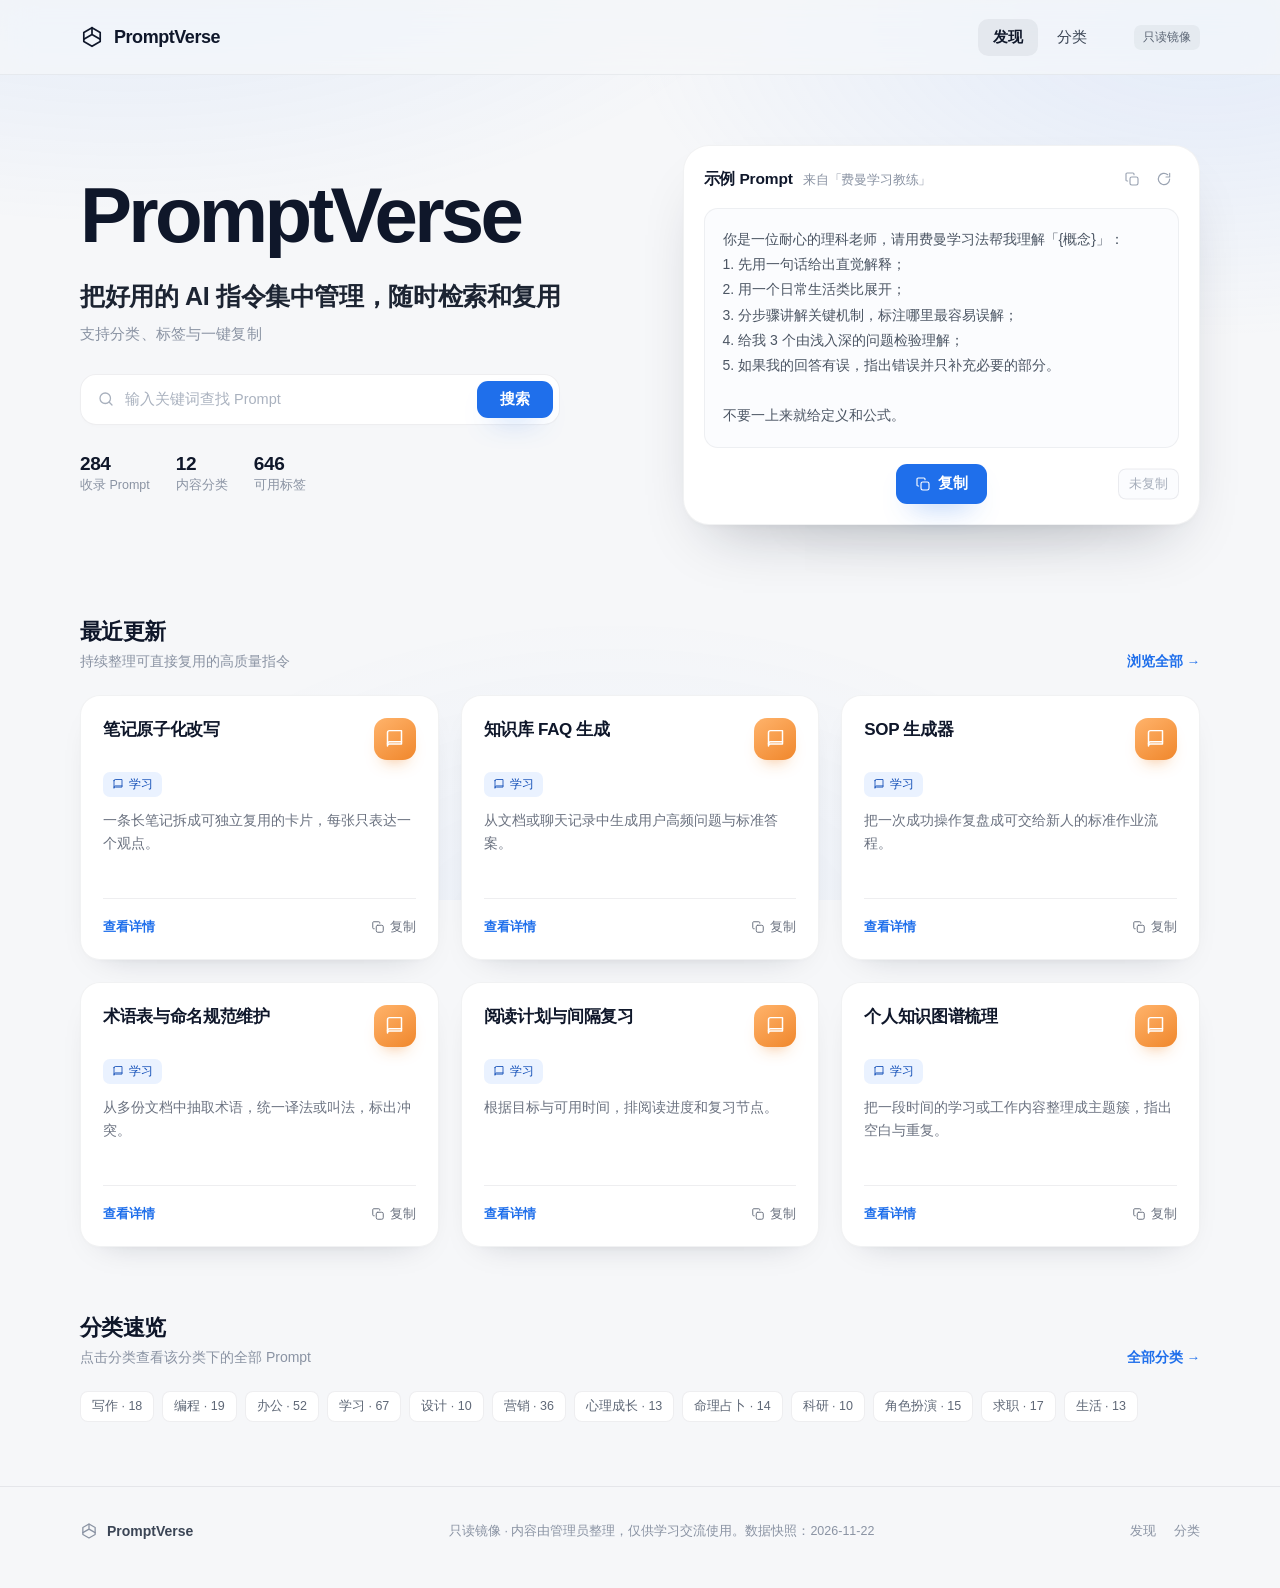
==== commit 932a3557: "Add README for GitHub Pages mirror" ====
--- a/index.html
+++ b/index.html
@@ -15,9 +15,9 @@
   <div id="modal-root"></div>
 
   <!-- 纯静态只读版：数据内置于 data/prompts.js，不依赖 Node 服务与 /api -->
-  <script src="data/prompts.js?v=202611220953"></script>
+  <script src="data/prompts.js?v=202611221214"></script>
   <script src="assets/js/static-db.js"></script>
   <script src="assets/js/ui.js"></script>
-  <script src="assets/js/static-app.js?v=202611220953"></script>
+  <script src="assets/js/static-app.js?v=202611221214"></script>
 </body>
 </html>
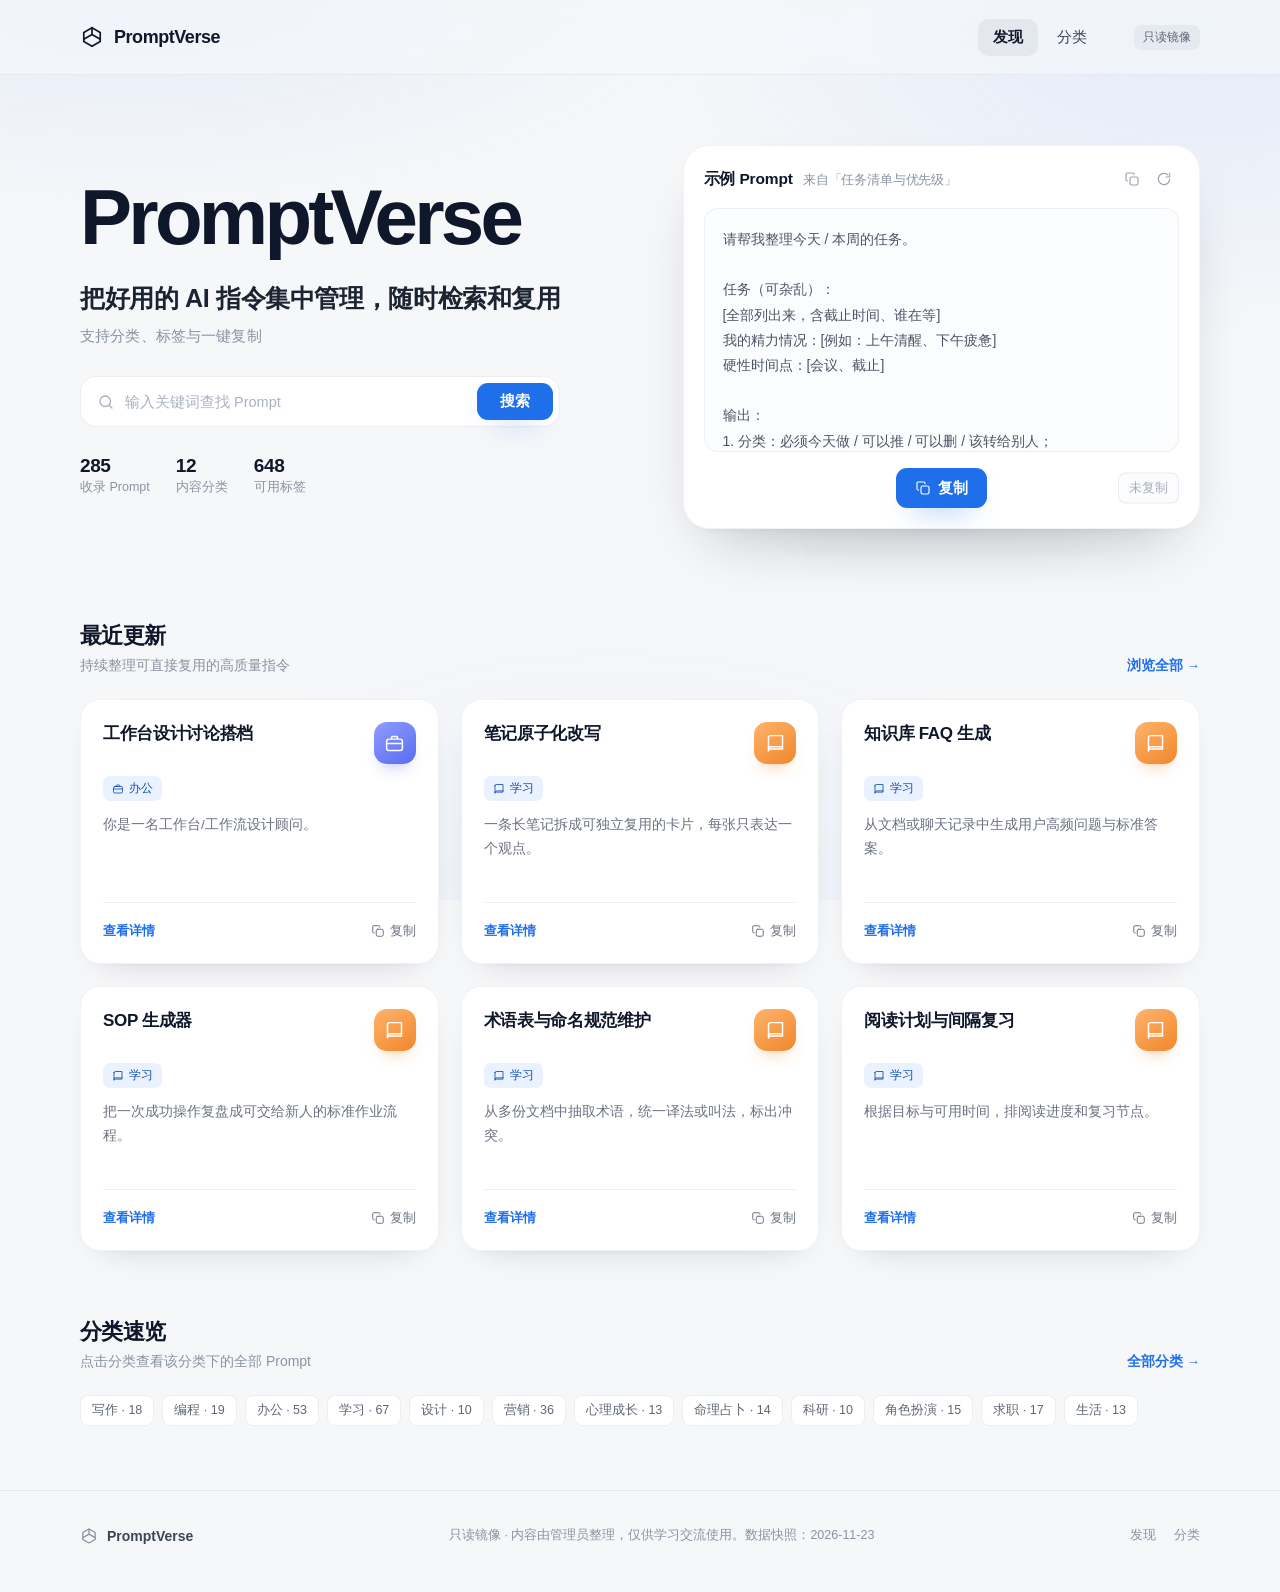
==== commit 8aa8aa12: "Add prompt: 工作台设计讨论搭档 (285 published)" ====
--- a/index.html
+++ b/index.html
@@ -15,9 +15,9 @@
   <div id="modal-root"></div>
 
   <!-- 纯静态只读版：数据内置于 data/prompts.js，不依赖 Node 服务与 /api -->
-  <script src="data/prompts.js?v=202611221214"></script>
+  <script src="data/prompts.js?v=202611231009"></script>
   <script src="assets/js/static-db.js"></script>
   <script src="assets/js/ui.js"></script>
-  <script src="assets/js/static-app.js?v=202611221214"></script>
+  <script src="assets/js/static-app.js?v=202611231009"></script>
 </body>
 </html>
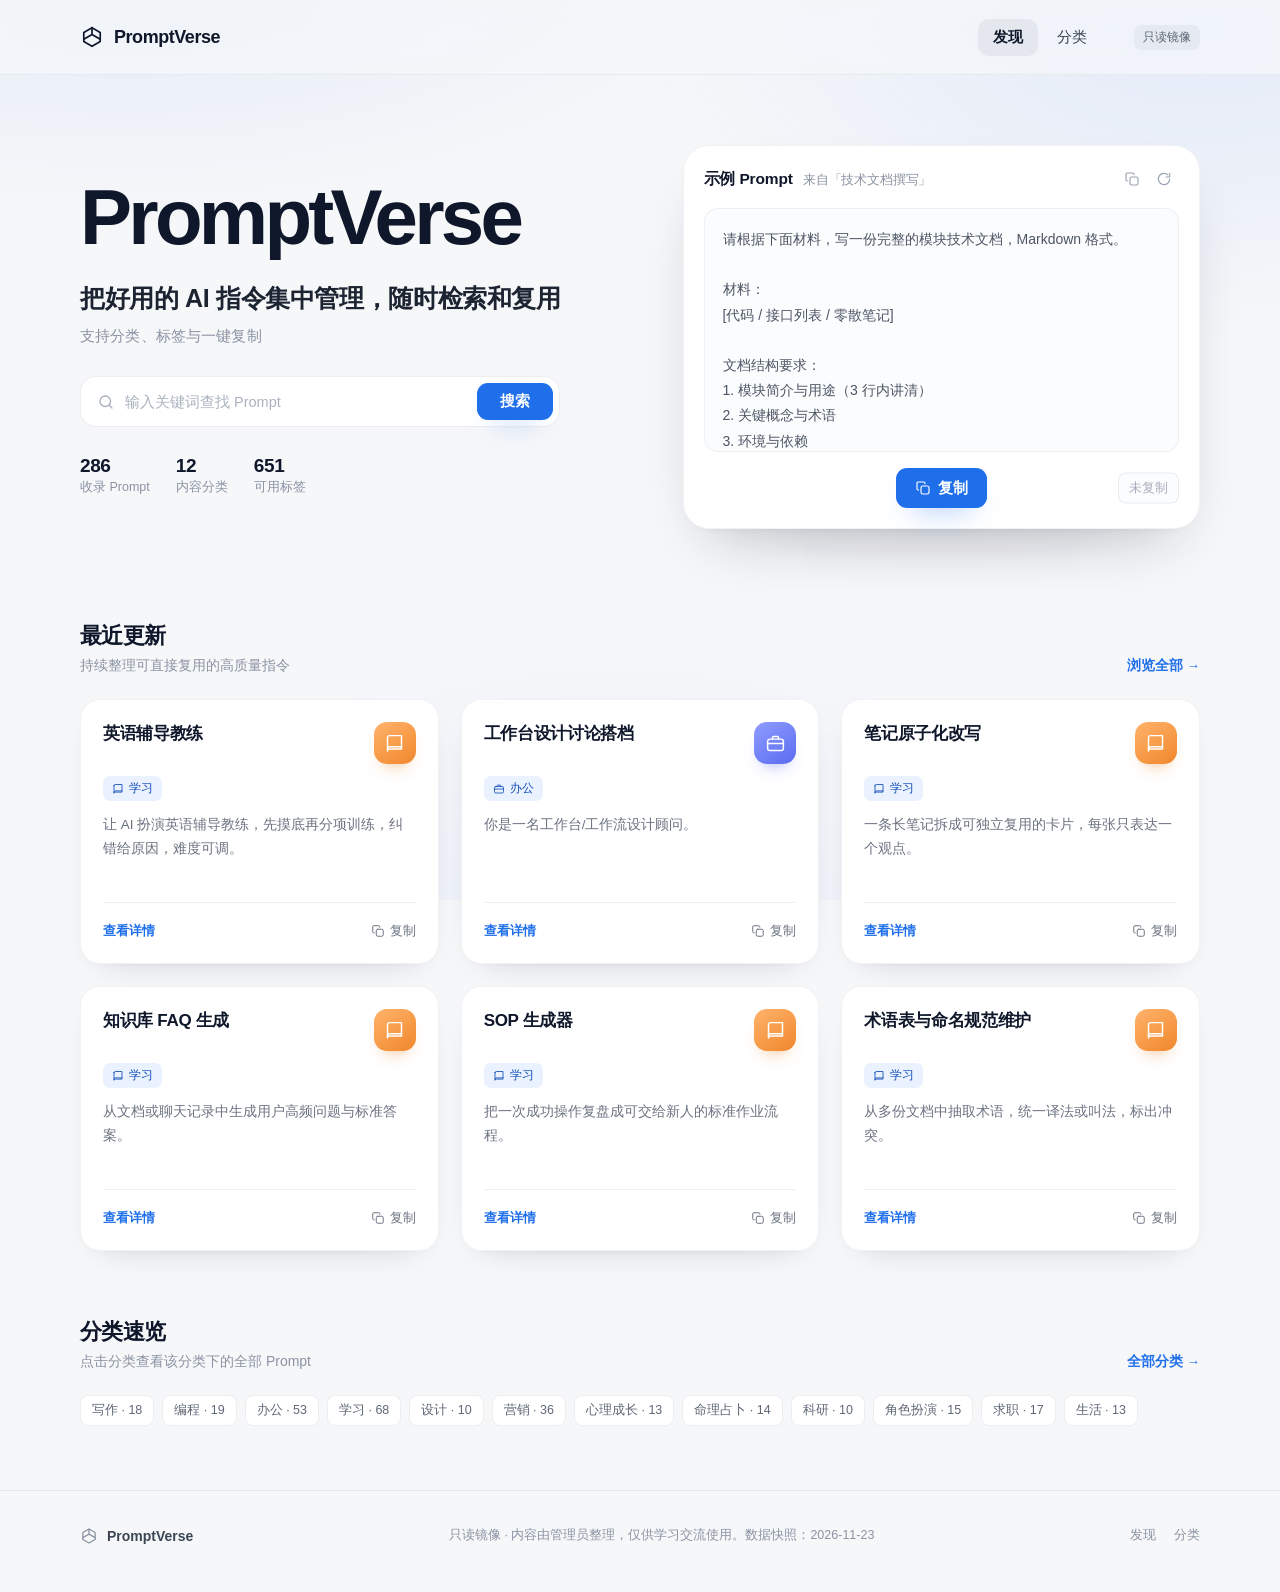
==== commit bd526f8c: "Add prompt: 英语辅导教练 (286 published)" ====
--- a/index.html
+++ b/index.html
@@ -15,9 +15,9 @@
   <div id="modal-root"></div>
 
   <!-- 纯静态只读版：数据内置于 data/prompts.js，不依赖 Node 服务与 /api -->
-  <script src="data/prompts.js?v=202611231009"></script>
+  <script src="data/prompts.js?v=202611231103"></script>
   <script src="assets/js/static-db.js"></script>
   <script src="assets/js/ui.js"></script>
-  <script src="assets/js/static-app.js?v=202611231009"></script>
+  <script src="assets/js/static-app.js?v=202611231103"></script>
 </body>
 </html>
